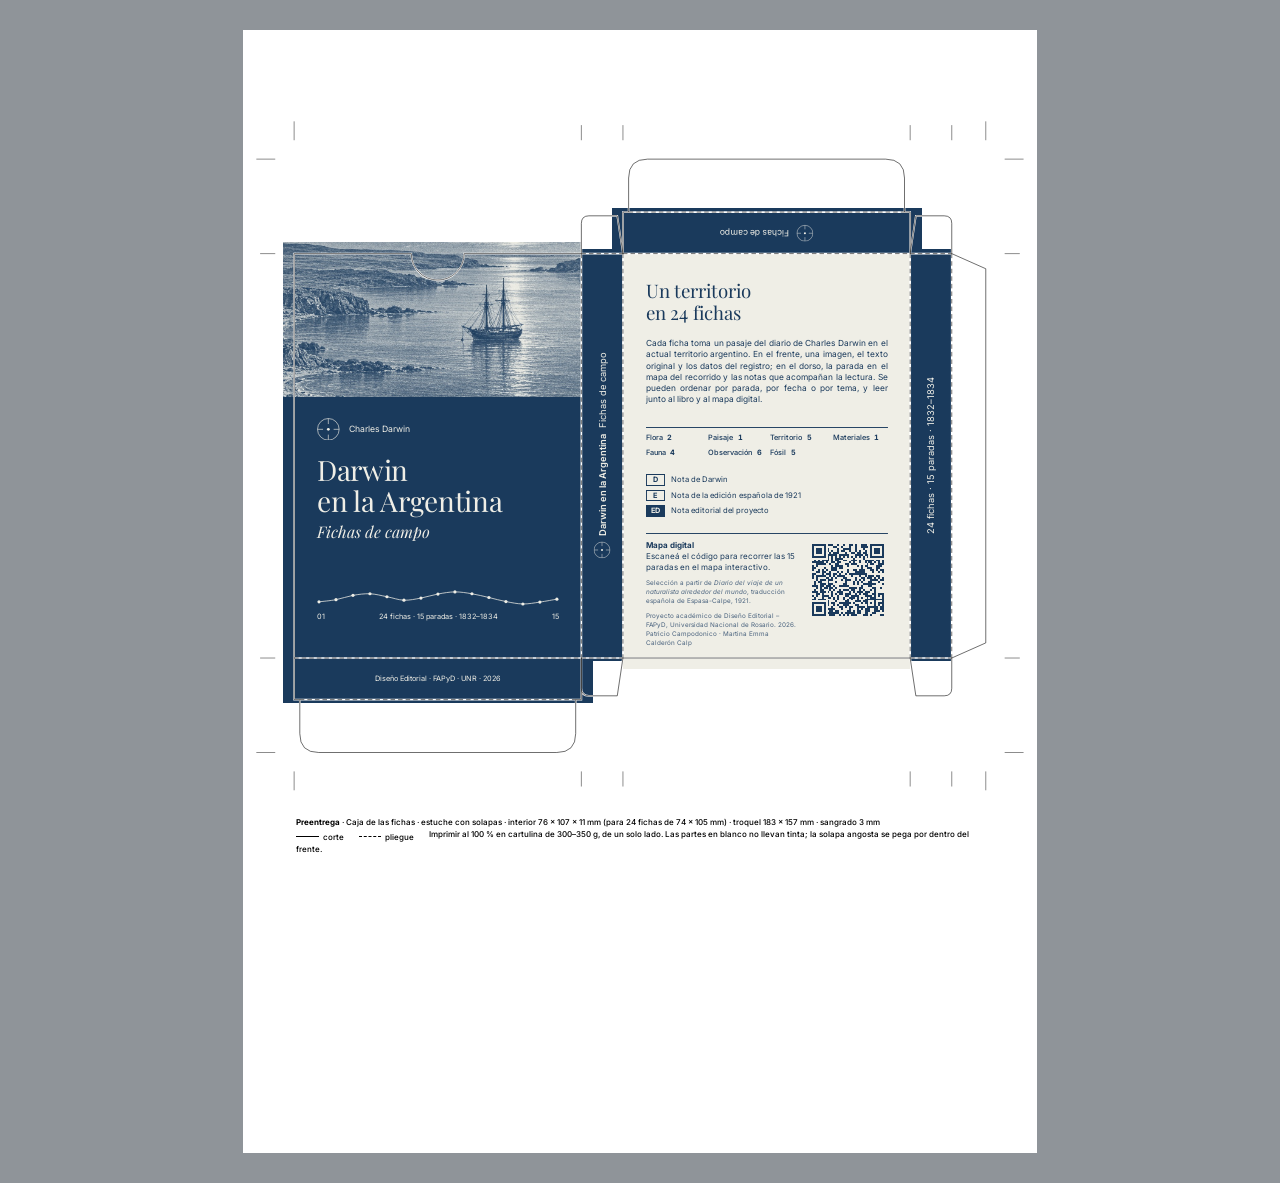
==== caja-preentrega.html @ 647cd355 "Caja: versión de preentrega con troquel en negro Co-Authored-By: Claude Opus 5.5 <noreply@anthropic." ====
<!doctype html>
<!-- GENERADO por caja.mjs — no editar a mano. -->
<html lang="es">
<head>
<meta charset="utf-8">
<meta name="viewport" content="width=800">
<title>Darwin en la Argentina — caja de las fichas</title>
<link rel="stylesheet" href="styles/fichas.css">
<style>@page { size: 210mm 297mm; margin: 0; } html, body { display: block; padding: 0; margin: 0; }
.hoja { position: relative; width: 210mm; height: 297mm; overflow: hidden; break-after: page; background: #fff; }
.troquel-arte { position: absolute; }
.arte { position: absolute; inset: 0; overflow: visible; }
.arte > div { position: absolute; box-sizing: border-box; }
.tinta--papel { background: var(--paper); }
.tinta--azul { background: var(--blue-deep); }
.tinta--imagen { background: url(assets/images/caja-san-julian.jpg) 50% 47% / cover no-repeat; }
.panel { color: var(--paper); font-family: var(--font-ui); font-kerning: normal; font-synthesis: none; }
.panel p, .panel h1, .panel h2, .panel dl, .panel dd { margin: 0; font-weight: 400; }
.panel > * { position: absolute; }

/* Frente: la tapa del libro en vertical */
.panel--frente .marca { left: 6mm; top: 43.5mm; width: 6mm; height: 6mm; }
.f-autor { left: 14.5mm; top: 44.6mm; font-size: 6.5pt; font-weight: 500; line-height: 3.75mm; }
.f-titulo { left: 6mm; right: 5mm; top: 53mm; font-family: var(--font-display); font-size: 21pt; line-height: 8.4mm; letter-spacing: -0.01em; }
.f-sub { left: 6mm; top: 71.5mm; font-family: var(--font-display); font-style: italic; font-size: 12pt; line-height: 5mm; }
.panel--frente .ruta { left: 6mm; top: 89mm; }
.f-pie { left: 6mm; right: 6mm; top: 94.6mm; display: flex; justify-content: space-between; font-size: 5.5pt; font-weight: 500; line-height: 3mm; }
.ruta { display: block; overflow: visible; }
.ruta path { fill: none; stroke: currentColor; stroke-width: 0.2; }
.ruta circle { fill: currentColor; }

/* Dorso: papel, como la contratapa */
.panel--dorso { color: var(--blue-deep); }
.d-titulo { left: 6mm; right: 6mm; top: 7mm; font-family: var(--font-display); font-size: 14pt; line-height: 6mm; letter-spacing: -0.005em; }
.d-texto { left: 6mm; right: 6mm; top: 22.5mm; font-size: 6.25pt; line-height: 2.95mm; text-align: justify; hyphens: auto; }
.d-tipos { left: 6mm; right: 6mm; top: 46mm; display: grid; grid-template-columns: repeat(4, 1fr); gap: 1.4mm 2mm; padding-top: 1.6mm;
  background: linear-gradient(var(--blue-deep), var(--blue-deep)) top / 100% var(--rule-fine) no-repeat; }
.d-tipos div { display: flex; gap: 1.2mm; font-size: 5.5pt; line-height: 2.6mm; }
.d-tipos dt { font-weight: 500; } .d-tipos dd { font-weight: 700; font-variant-numeric: tabular-nums; }
.d-notas { left: 6mm; right: 6mm; top: 58.5mm; display: grid; gap: 1.1mm; }
.d-notas p { font-size: 5.75pt; line-height: 3mm; }
.panel--dorso .notetag { box-shadow: inset 0 0 0 var(--rule-fine) var(--blue-deep); color: var(--blue-deep); margin-right: 1.6mm; min-width: 4mm; }
.panel--dorso .notetag--ed { background: var(--blue-deep); color: var(--paper); }
.d-pie { left: 6mm; right: 6mm; top: 74mm; bottom: 6mm; display: grid; grid-template-columns: 1fr 21mm; column-gap: 3mm; padding-top: 2mm;
  background: linear-gradient(var(--blue-deep), var(--blue-deep)) top / 100% var(--rule-fine) no-repeat; }
.d-pie > div { display: flex; flex-direction: column; gap: 1.6mm; }
.d-qr-rotulo { font-size: 6pt; line-height: 2.9mm; }
.d-qr-rotulo b { display: block; font-weight: 700; }
.d-creditos { font-size: 4.75pt; line-height: 2.35mm; color: var(--blue-80); }
.d-qr { width: 21mm; height: 21mm; display: block; align-self: start; }

/* Lomo y lateral: texto de abajo hacia arriba */
.lado-texto { left: 50%; top: 50%; width: 97mm; transform: translate(-50%, -50%) rotate(-90deg); display: flex; align-items: center; justify-content: center; gap: 1.6mm;
  font-size: 7pt; line-height: 4mm; white-space: nowrap; }
.lado-texto b { font-weight: 600; }
.lado-texto span { font-weight: 400; }
.lado-texto .marca { position: static; width: 4.4mm; height: 4.4mm; }

/* Tapas */
.tapa-texto { inset: 0; display: flex; align-items: center; justify-content: center; gap: 1.8mm; transform: rotate(180deg); font-size: 6.5pt; font-weight: 600; }
.tapa-texto .marca { position: static; width: 4.4mm; height: 4.4mm; }
.tapa-texto--fondo { transform: none; font-size: 5.5pt; font-weight: 500; }

/* Troquel: corte continuo, pliegue a trazos (solo en la hoja guía) */
.troquel { position: absolute; overflow: visible; }
.t-corte { fill: none; stroke: #E6007E; stroke-width: 0.2; }
.t-pliegue { fill: none; stroke: #E6007E; stroke-width: 0.2; stroke-dasharray: 1.2 0.8; }
.t-rotulo text { font: 500 1.3px Inter, Arial, sans-serif; fill: #9a9a9a; text-anchor: middle; }
.t-marcas path { fill: none; stroke: #000; stroke-width: 0.12; }
.hoja__rotulo { position: absolute; left: 14mm; right: 14mm; margin: 0; font: 500 6pt/3.2mm Inter, Arial, sans-serif; color: #000; }
.hoja__rotulo b { font-weight: 700; }
.leyenda { display: inline-flex; align-items: center; gap: 1mm; margin-right: 4mm; }
.leyenda i { display: inline-block; width: 6mm; border-top: 0.25mm solid #E6007E; }
.leyenda i.p { border-top-style: dashed; }
@media screen { body { background: #8f9499; } .hoja { margin: 8mm auto; } }
</style>
</head>
<body>
<div class="hoja"><div class="troquel-arte" style="left:13.5mm;top:34mm;width:183mm;height:157mm">
<div class="arte"><div class="tinta tinta--papel" style="left:87mm;top:25mm;width:76mm;height:110mm;"></div><div class="tinta tinta--azul" style="left:-3mm;top:22mm;width:79mm;height:110mm;"></div><div class="tinta tinta--imagen" style="left:-3mm;top:22mm;width:79mm;height:41mm;"></div><div class="tinta tinta--azul" style="left:-3mm;top:132mm;width:82mm;height:12mm;"></div><div class="tinta tinta--azul" style="left:76mm;top:24mm;width:11mm;height:109mm;"></div><div class="tinta tinta--azul" style="left:163mm;top:24mm;width:11mm;height:109mm;"></div><div class="tinta tinta--azul" style="left:84mm;top:13mm;width:82mm;height:12mm;"></div><div class="panel panel--frente" style="left:0mm;top:25mm;width:76mm;height:107mm;">
  <svg class="marca" viewBox="0 0 9 9" aria-hidden="true"><circle cx="4.5" cy="4.5" r="4.3"/><path d="M4.5 0.2V2.4M4.5 6.6V8.8M0.2 4.5H2.4M6.6 4.5H8.8"/><circle class="marca__punto" cx="4.5" cy="4.5" r="0.55"/></svg>
  <p class="f-autor">Charles Darwin</p>
  <h1 class="f-titulo">Darwin<br>en la Argentina</h1>
  <p class="f-sub">Fichas de campo</p>
  <svg class="ruta" viewBox="0 0 64 4.2" style="width:64mm;height:4.2mm" aria-hidden="true"><path d="M0.50 3.13C1.25 3.04 3.50 2.85 5.00 2.56C6.50 2.28 8.00 1.69 9.50 1.42C11.00 1.16 12.50 0.94 14.00 1.00C15.50 1.06 17.00 1.50 18.50 1.78C20.00 2.06 21.50 2.65 23.00 2.70C24.50 2.76 26.00 2.41 27.50 2.14C29.00 1.86 30.50 1.34 32.00 1.07C33.50 0.80 35.00 0.51 36.50 0.50C38.00 0.49 39.50 0.75 41.00 1.00C42.50 1.25 44.00 1.65 45.50 1.99C47.00 2.34 48.50 2.78 50.00 3.06C51.50 3.34 53.00 3.68 54.50 3.70C56.00 3.72 57.50 3.42 59.00 3.20C60.50 2.99 62.75 2.55 63.50 2.42"/><circle cx="0.50" cy="3.13" r="0.42"/><circle cx="5.00" cy="2.56" r="0.42"/><circle cx="9.50" cy="1.42" r="0.42"/><circle cx="14.00" cy="1.00" r="0.42"/><circle cx="18.50" cy="1.78" r="0.42"/><circle cx="23.00" cy="2.70" r="0.42"/><circle cx="27.50" cy="2.14" r="0.42"/><circle cx="32.00" cy="1.07" r="0.42"/><circle cx="36.50" cy="0.50" r="0.42"/><circle cx="41.00" cy="1.00" r="0.42"/><circle cx="45.50" cy="1.99" r="0.42"/><circle cx="50.00" cy="3.06" r="0.42"/><circle cx="54.50" cy="3.70" r="0.42"/><circle cx="59.00" cy="3.20" r="0.42"/><circle cx="63.50" cy="2.42" r="0.42"/></svg>
  <p class="f-pie"><span>01</span><span>24 fichas · 15 paradas · 1832–1834</span><span>15</span></p></div><div class="panel panel--lado" style="left:76mm;top:25mm;width:11mm;height:107mm;"><p class="lado-texto"><svg class="marca" viewBox="0 0 9 9" aria-hidden="true"><circle cx="4.5" cy="4.5" r="4.3"/><path d="M4.5 0.2V2.4M4.5 6.6V8.8M0.2 4.5H2.4M6.6 4.5H8.8"/><circle class="marca__punto" cx="4.5" cy="4.5" r="0.55"/></svg><b>Darwin en la Argentina</b><span>Fichas de campo</span></p></div><div class="panel panel--dorso" style="left:87mm;top:25mm;width:76mm;height:107mm;">
  <h2 class="d-titulo">Un territorio<br>en 24 fichas</h2>
  <p class="d-texto">Cada ficha toma un pasaje del diario de Charles Darwin en el actual territorio argentino. En el frente, una imagen, el texto original y los datos del registro; en el dorso, la parada en el mapa del recorrido y las notas que acompañan la lectura. Se pueden ordenar por parada, por fecha o por tema, y leer junto al libro y al mapa digital.</p>
  <dl class="d-tipos"><div><dt>Flora</dt><dd>2</dd></div><div><dt>Paisaje</dt><dd>1</dd></div><div><dt>Territorio</dt><dd>5</dd></div><div><dt>Materiales</dt><dd>1</dd></div><div><dt>Fauna</dt><dd>4</dd></div><div><dt>Observación</dt><dd>6</dd></div><div><dt>Fósil</dt><dd>5</dd></div></dl>
  <div class="d-notas">
    <p><span class="notetag">D</span>Nota de Darwin</p>
    <p><span class="notetag">E</span>Nota de la edición española de 1921</p>
    <p><span class="notetag notetag--ed">ED</span>Nota editorial del proyecto</p>
  </div>
  <div class="d-pie">
    <div>
      <p class="d-qr-rotulo"><b>Mapa digital</b>Escaneá el código para recorrer las 15 paradas en el mapa interactivo.</p>
      <p class="d-creditos">Selección a partir de <i>Diario del viaje de un naturalista alrededor del mundo</i>, traducción española de Espasa-Calpe, 1921.</p>
      <p class="d-creditos">Proyecto académico de Diseño Editorial – FAPyD, Universidad Nacional de Rosario. 2026. Patricio Campodonico · Martina Emma Calderón Calp</p>
    </div>
    <img class="d-qr" src="assets/images/qr-mapa-digital.svg" alt="Código QR: enlace al mapa digital">
  </div></div><div class="panel panel--lado" style="left:163mm;top:25mm;width:11mm;height:107mm;"><p class="lado-texto"><span>24 fichas · 15 paradas · 1832–1834</span></p></div><div class="panel panel--tapa" style="left:87mm;top:14mm;width:76mm;height:11mm;"><p class="tapa-texto"><svg class="marca" viewBox="0 0 9 9" aria-hidden="true"><circle cx="4.5" cy="4.5" r="4.3"/><path d="M4.5 0.2V2.4M4.5 6.6V8.8M0.2 4.5H2.4M6.6 4.5H8.8"/><circle class="marca__punto" cx="4.5" cy="4.5" r="0.55"/></svg><span>Fichas de campo</span></p></div><div class="panel panel--tapa" style="left:0mm;top:132mm;width:76mm;height:11mm;"><p class="tapa-texto tapa-texto--fondo"><span>Diseño Editorial · FAPyD · UNR · 2026</span></p></div></div>
<svg class="troquel troquel--guia" viewBox="-13 -13 209 183" style="left:-13mm;top:-13mm;width:209mm;height:183mm" aria-hidden="true">
<path fill="none" stroke="#fff" stroke-width="0.45" d="M0 25H31A7 7 0 0 0 45 25H76V17Q76 15 78 15H85.5L87 25V14H88.5V5Q88.5 0 93.5 0H156.5Q161.5 0 161.5 5V14H163V25L164.5 15H172Q174 15 174 17V25L183 29V128L174 132V140Q174 142 172 142H164.5L163 132H87L85.5 142H78Q76 142 76 140V132V143H74.5V152Q74.5 157 69.5 157H6.5Q1.5 157 1.5 152V143H0ZM76 25V132M87 25V132M163 25V132M174 25V132M87 25H163M88.5 14H161.5M76 25H87M163 25H174M0 132H76M1.5 143H74.5M76 132H87M163 132H174"/><path fill="none" stroke="#000" stroke-width="0.15" d="M0 25H31A7 7 0 0 0 45 25H76V17Q76 15 78 15H85.5L87 25V14H88.5V5Q88.5 0 93.5 0H156.5Q161.5 0 161.5 5V14H163V25L164.5 15H172Q174 15 174 17V25L183 29V128L174 132V140Q174 142 172 142H164.5L163 132H87L85.5 142H78Q76 142 76 140V132V143H74.5V152Q74.5 157 69.5 157H6.5Q1.5 157 1.5 152V143H0Z"/><path fill="none" stroke="#000" stroke-width="0.15" stroke-dasharray="1.2 0.8" d="M76 25V132M87 25V132M163 25V132M174 25V132M87 25H163M88.5 14H161.5M76 25H87M163 25H174M0 132H76M1.5 143H74.5M76 132H87M163 132H174"/>

<g class="t-marcas"><path fill="none" stroke="#000" stroke-width="0.12" d="M0 -5V-10M-5 0H-10M0 162V167M-5 157H-10M183 -5V-10M188 0H193M183 162V167M188 157H193M76 -5V-9M76 162V166M87 -5V-9M87 162V166M163 -5V-9M163 162V166M174 -5V-9M174 162V166M-5 25H-9M188 25H192M-5 132H-9M188 132H192"/></g>
</svg>
</div><p class="hoja__rotulo" style="top:208mm"><b>Preentrega</b> · Caja de las fichas · estuche con solapas · interior 76 × 107 × 11 mm (para 24 fichas de 74 × 105 mm) · troquel 183 × 157 mm · sangrado 3 mm<br><span class="leyenda"><i style="border-color:#000"></i>corte</span><span class="leyenda"><i class="p" style="border-color:#000"></i>pliegue</span>Imprimir al 100 % en cartulina de 300–350 g, de un solo lado. Las partes en blanco no llevan tinta; la solapa angosta se pega por dentro del frente.</p></div>
</body>
</html>
---- styles/fichas.css ----
/* Fichas de campo · A7 vertical, 74 × 105 mm, sangrado 3 mm.
   Mismo sistema que el libro (LIBRO/book/styles/tokens.css): dos tintas, tres familias, línea de base.
   La línea de base es de 3,75 mm: 28 líneas exactas en los 105 mm, como las 28 del libro. */
@font-face { font-family: 'Playfair Display'; font-style: normal; font-weight: 400 900; src: url('../assets/fonts/PlayfairDisplay.ttf') format('truetype'); }
@font-face { font-family: 'Playfair Display'; font-style: italic; font-weight: 400 900; src: url('../assets/fonts/PlayfairDisplay-Italic.ttf') format('truetype'); }
@font-face { font-family: 'Lora'; font-style: normal; font-weight: 400 700; src: url('../assets/fonts/Lora.ttf') format('truetype'); }
@font-face { font-family: 'Lora'; font-style: italic; font-weight: 400 700; src: url('../assets/fonts/Lora-Italic.ttf') format('truetype'); }
@font-face { font-family: 'Inter'; font-style: normal; font-weight: 100 900; src: url('../assets/fonts/Inter.ttf') format('truetype'); }
@font-face { font-family: 'Inter'; font-style: italic; font-weight: 100 900; src: url('../assets/fonts/Inter-Italic.ttf') format('truetype'); }

:root {
  --w: 74mm; --h: 105mm; --bleed: 3mm;
  --margin: 5mm;
  --baseline: 3.75mm;
  --blue-deep: #1A3A5C; --blue-80: #48617D; --blue-60: #76899D; --blue-40: #A3B0BE; --blue-20: #D1D8DE;
  --paper: #EFEEE6;
  --font-display: 'Playfair Display', Georgia, serif;
  --font-reading: 'Lora', Georgia, serif;
  --font-ui: 'Inter', Arial, sans-serif;
  --rule-fine: 0.25mm;
}

/* ── La cara: 80 × 111 mm con el sangrado; la caja de corte queda 3 mm adentro ── */
.cara {
  position: relative; flex: none; box-sizing: border-box;
  width: calc(var(--w) + 2 * var(--bleed)); height: calc(var(--h) + 2 * var(--bleed));
  padding: var(--bleed);
  background: var(--paper); color: var(--blue-deep);
  font-family: var(--font-ui); font-kerning: normal; font-synthesis: none; text-rendering: geometricPrecision;
}
.cara--reverso { background: var(--blue-deep); color: var(--paper); }
.cara p, .cara h1, .cara h2 { margin: 0; font-weight: 400; }
.caja {
  width: var(--w); height: var(--h); box-sizing: border-box; padding: 0 var(--margin);
  display: grid; grid-template-columns: 1fr; grid-template-rows: repeat(28, var(--baseline));
}

/* ── Componentes del libro ── */
.cut { color: var(--blue-60); }
.nowrap { white-space: nowrap; }
.notetag {
  display: inline-block; min-width: 3mm; margin-right: 1mm; padding: 0 0.6mm;
  font-family: var(--font-ui); font-size: 5.5pt; font-weight: 700; line-height: 3mm; text-align: center;
  box-shadow: inset 0 0 0 var(--rule-fine) var(--paper); color: var(--paper);
}
.notetag--ed { background: var(--paper); color: var(--blue-deep); }
.minitile { width: var(--baseline); height: var(--baseline); background: var(--blue-deep); flex: none; display: block; }
.tile__fill { fill: var(--paper); } .tile__line { fill: none; stroke: var(--paper); stroke-width: 0.9; } .tile__cut { fill: none; stroke: var(--blue-deep); stroke-width: 0.7; }
.marca { fill: none; stroke: currentColor; stroke-width: 0.25; display: block; }
.marca .marca__punto { fill: currentColor; stroke: none; }

/* ══ ANVERSO ══ franja de imagen (11 líneas) · texto de Darwin (13) · metadata (4) */
.a-imagen {
  position: absolute; left: 0; right: 0; top: 0; height: calc(var(--bleed) + var(--baseline) * 11);
  background: center / cover no-repeat;
}
/* Lámina: el dibujo entero sobre papel, apoyado en un filete */
.a-imagen--lamina { box-sizing: border-box; padding: calc(var(--bleed) + 3.6mm) calc(var(--bleed) + var(--margin)) 2.4mm; background-origin: content-box; background-size: contain; background-position: center bottom; }
.a-imagen--lamina::after {
  content: ''; position: absolute; left: calc(var(--bleed) + var(--margin)); right: calc(var(--bleed) + var(--margin)); bottom: 0;
  border-bottom: var(--rule-fine) solid var(--blue-deep);
}
.a-kicker {
  grid-row: 13; display: flex; align-items: center; gap: 1.6mm;
  font-size: 6pt; font-weight: 600; line-height: var(--baseline);
}
.a-kicker span:last-child { margin-left: auto; font-weight: 500; font-variant-numeric: tabular-nums; }
.a-kicker b { font-weight: 700; }
.a-titulo { grid-row: 14 / 16; font-family: var(--font-display); font-size: 17pt; line-height: calc(var(--baseline) * 2); letter-spacing: -0.005em; padding-top: 0.5mm; white-space: nowrap; }
.a-titulo--cursiva { font-style: italic; }
.a-darwin {
  grid-row: 17 / 25;
  font-family: var(--font-reading); font-size: 8pt; line-height: var(--baseline);
  text-align: justify; text-align-last: left; hyphens: manual;
}
.a-meta {
  grid-row: 25 / 29; display: grid; grid-template-columns: 20.5mm 1fr 14mm; column-gap: 2mm; align-content: start;
  margin-top: calc(var(--baseline) * 0.5); padding-top: 1.2mm;
  background: linear-gradient(var(--blue-deep), var(--blue-deep)) top / 100% var(--rule-fine) no-repeat;
}
.a-meta dt, .r-dato dt { font-size: 5pt; font-weight: 500; line-height: 2.5mm; color: var(--blue-60); }
.a-meta dd, .r-dato dd { margin: 0; font-size: 6pt; font-weight: 500; line-height: 2.75mm; }
.a-meta dd b { font-weight: 700; }
dl { margin: 0; }

/* ══ REVERSO ══ azul pleno: encabezado · mapa y parada · nota editorial · puente con el libro y la web */
.r-cabeza { grid-row: 2 / 4; display: flex; align-items: center; gap: 2mm; }
.r-cabeza .marca { width: 6mm; height: 6mm; }
.r-cabeza h2 { font-family: var(--font-display); font-size: 9.5pt; line-height: var(--baseline); }
.r-cabeza p { font-size: 6pt; font-weight: 500; line-height: var(--baseline); }
.r-cabeza .r-num { margin-left: auto; align-self: flex-start; font-size: 6pt; font-weight: 500; line-height: var(--baseline); font-variant-numeric: tabular-nums; }
.r-cabeza .r-num b { font-weight: 700; }
.r-filete { grid-row: 4; align-self: center; border-top: var(--rule-fine) solid var(--paper); }

.r-cuerpo { grid-row: 5 / 17; padding-top: var(--baseline);  /* un renglón de aire bajo el filete */ display: grid; grid-template-columns: 20.8mm 1fr; column-gap: 4mm; }
.r-mapa { width: 20.8mm; height: 39mm; display: block; }
.m-tierra { fill: var(--paper); fill-opacity: 0.2; }
.m-otro { fill: var(--paper); fill-opacity: 0.07; }
.m-costa { fill: none; stroke: var(--paper); stroke-opacity: 0.55; stroke-width: 0.12; stroke-linejoin: round; }
.m-ruta { fill: none; stroke: var(--paper); stroke-width: 0.28; stroke-linecap: round; stroke-linejoin: round; }
.m-ruta--agua { stroke-dasharray: 0.7 0.7; }
.m-parada { fill: var(--paper); }
.m-aqui { fill: var(--paper); stroke: var(--blue-deep); stroke-width: 0.3; }
.m-anillo { fill: none; stroke: var(--paper); stroke-width: 0.25; }
.m-rotulo { font-family: var(--font-ui); font-size: 2.6px; font-weight: 700; fill: var(--paper); }

.r-parada { display: flex; flex-direction: column; }
.r-parada .r-rotulo { font-size: 5pt; font-weight: 500; line-height: var(--baseline); color: var(--blue-40); }
.r-parada .r-numero { font-family: var(--font-ui); font-size: 20pt; font-weight: 700; line-height: calc(var(--baseline) * 2); letter-spacing: -0.02em; }
.r-parada h1 { font-family: var(--font-ui); font-size: 8.5pt; font-weight: 600; letter-spacing: -0.01em;  /* Inter: la Playfair chica pierde los trazos finos al imprimir */ line-height: calc(var(--baseline) * 1.2); margin: calc(var(--baseline) * 0.2) 0 calc(var(--baseline) * 0.7); }
.r-dato { display: grid; row-gap: calc(var(--baseline) * 0.5); }
.r-dato dt { color: var(--blue-40); }

.r-notas { grid-row: 17 / 25; display: flex; flex-direction: column; justify-content: center;  /* centradas entre el mapa y el pie */ gap: calc(var(--baseline) * 0.5); }
.r-notas p { font-size: 6.25pt; line-height: 2.8125mm; padding-left: 5.2mm; text-indent: -5.2mm; }
.r-notas .notetag { text-indent: 0; }

.r-pie {
  grid-row: 25 / 29; align-self: start;  /* misma altura que los datos del frente */
  margin-top: calc(var(--baseline) * 0.5); padding-top: 1.2mm;
  background: linear-gradient(var(--paper), var(--paper)) top / 100% var(--rule-fine) no-repeat;
}
.r-pie .r-dato { grid-template-columns: 20.5mm 1fr; column-gap: 2mm; }  /* sin QR (va en la caja contenedora): los dos datos lado a lado, al pie */

/* ── Recorte al tamaño final (pantalla y PDF de pantalla) ── */
html, body { margin: 0; padding: 0; }
.recorte { width: var(--w); height: var(--h); overflow: hidden; }
.recorte > .cara { margin: calc(-1 * var(--bleed)); }
* { -webkit-print-color-adjust: exact; print-color-adjust: exact; }

/* ── Pantalla: anverso y reverso lado a lado ── */
@media screen {
  /* Cada ficha se ve de a dos (frente y dorso, casi pegados); entre una ficha y la siguiente hay más aire */
  body { background: #8f9499; padding: 10mm 8mm 16mm; display: flex; flex-flow: row wrap; justify-content: center; align-items: flex-start; gap: 16mm 18mm; }
  .par { display: flex; gap: 3mm; }
  .titulo-sitio { flex: 0 0 100%; margin: 0 0 -4mm; text-align: center; color: var(--paper); font: 500 8pt var(--font-ui); }
  .titulo-sitio b { display: block; font: 400 20pt var(--font-display); margin-bottom: 1.5mm; }
  body.single .titulo-sitio, body.hoja .titulo-sitio { display: none; }
  body.single .par { gap: 8mm; }
  .recorte { box-shadow: 0 1.5mm 6mm rgba(0, 0, 0, .28); }
  body.hoja { padding: 8mm; display: grid; grid-template-columns: repeat(3, auto); gap: 6mm; justify-content: start; }
  .desborda { outline: 0.6mm solid #e23; }
  body.single { padding: 8mm; }
  body.single .par:not(.is-target) { display: none; }
  body.guias .caja { background-image: repeating-linear-gradient(to bottom, transparent 0, transparent calc(var(--baseline) - 0.1mm), rgba(230, 60, 60, .45) calc(var(--baseline) - 0.1mm), rgba(230, 60, 60, .45) var(--baseline)); }
}
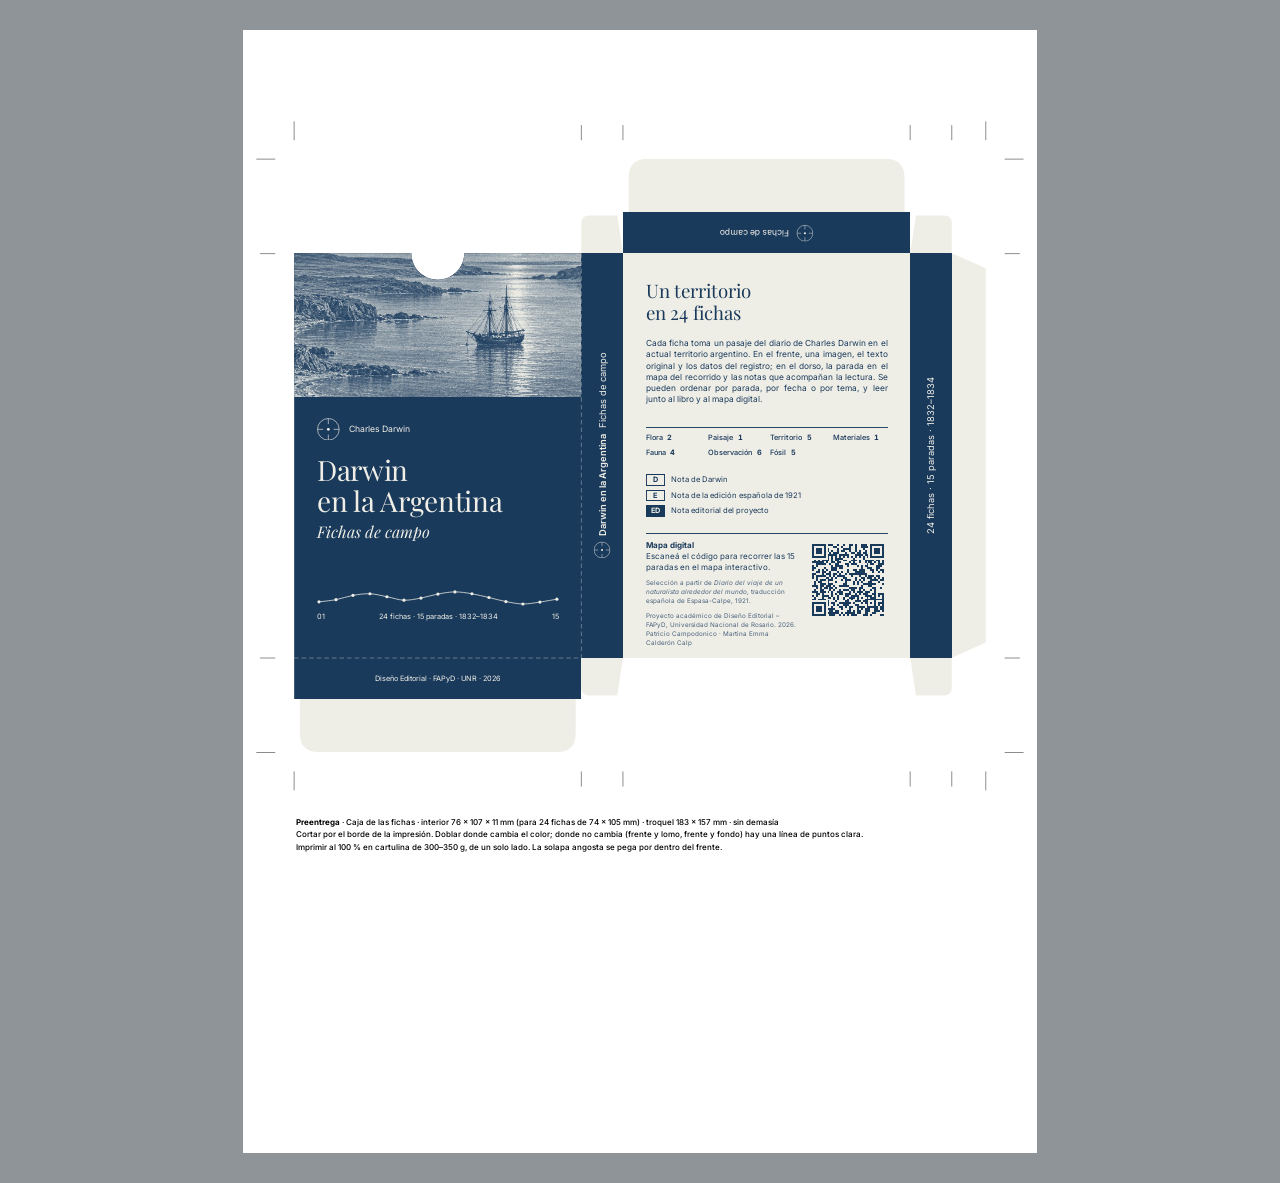
==== commit 8cf47690: "Caja: preentrega a sangre exacta, sin demasía Co-Authored-By: Claude Opus 5.5 <noreply@anthropic.com" ====
--- a/caja-preentrega.html
+++ b/caja-preentrega.html
@@ -77,7 +77,7 @@
 </head>
 <body>
 <div class="hoja"><div class="troquel-arte" style="left:13.5mm;top:34mm;width:183mm;height:157mm">
-<div class="arte"><div class="tinta tinta--papel" style="left:87mm;top:25mm;width:76mm;height:110mm;"></div><div class="tinta tinta--azul" style="left:-3mm;top:22mm;width:79mm;height:110mm;"></div><div class="tinta tinta--imagen" style="left:-3mm;top:22mm;width:79mm;height:41mm;"></div><div class="tinta tinta--azul" style="left:-3mm;top:132mm;width:82mm;height:12mm;"></div><div class="tinta tinta--azul" style="left:76mm;top:24mm;width:11mm;height:109mm;"></div><div class="tinta tinta--azul" style="left:163mm;top:24mm;width:11mm;height:109mm;"></div><div class="tinta tinta--azul" style="left:84mm;top:13mm;width:82mm;height:12mm;"></div><div class="panel panel--frente" style="left:0mm;top:25mm;width:76mm;height:107mm;">
+<div class="arte" style="clip-path:path('M0.00 94.49H117.17C117.17 109.10 129.01 120.94 143.62 120.94C158.23 120.94 170.08 109.10 170.08 94.49H287.24V64.25Q287.24 56.69 294.80 56.69H323.15L328.82 94.49V52.91H334.49V18.90Q334.49 0.00 353.39 0.00H591.50Q610.39 0.00 610.39 18.90V52.91H616.06V94.49L621.73 56.69H650.08Q657.64 56.69 657.64 64.25V94.49L691.65 109.61V483.78L657.64 498.90V529.13Q657.64 536.69 650.08 536.69H621.73L616.06 498.90H328.82L323.15 536.69H294.80Q287.24 536.69 287.24 529.13V498.90V540.47H281.57V574.49Q281.57 593.39 262.68 593.39H24.57Q5.67 593.39 5.67 574.49V540.47H0.00Z')"><div class="tinta tinta--papel" style="left:0mm;top:0mm;width:183mm;height:157mm;"></div><div class="tinta tinta--papel" style="left:87mm;top:25mm;width:76mm;height:107mm;"></div><div class="tinta tinta--azul" style="left:0mm;top:25mm;width:76mm;height:107mm;"></div><div class="tinta tinta--imagen" style="left:0mm;top:25mm;width:76mm;height:38mm;"></div><div class="tinta tinta--azul" style="left:0mm;top:132mm;width:76mm;height:11mm;"></div><div class="tinta tinta--azul" style="left:76mm;top:25mm;width:11mm;height:107mm;"></div><div class="tinta tinta--azul" style="left:163mm;top:25mm;width:11mm;height:107mm;"></div><div class="tinta tinta--azul" style="left:87mm;top:14mm;width:76mm;height:11mm;"></div><div class="panel panel--frente" style="left:0mm;top:25mm;width:76mm;height:107mm;">
   <svg class="marca" viewBox="0 0 9 9" aria-hidden="true"><circle cx="4.5" cy="4.5" r="4.3"/><path d="M4.5 0.2V2.4M4.5 6.6V8.8M0.2 4.5H2.4M6.6 4.5H8.8"/><circle class="marca__punto" cx="4.5" cy="4.5" r="0.55"/></svg>
   <p class="f-autor">Charles Darwin</p>
   <h1 class="f-titulo">Darwin<br>en la Argentina</h1>
@@ -101,10 +101,11 @@
     <img class="d-qr" src="assets/images/qr-mapa-digital.svg" alt="Código QR: enlace al mapa digital">
   </div></div><div class="panel panel--lado" style="left:163mm;top:25mm;width:11mm;height:107mm;"><p class="lado-texto"><span>24 fichas · 15 paradas · 1832–1834</span></p></div><div class="panel panel--tapa" style="left:87mm;top:14mm;width:76mm;height:11mm;"><p class="tapa-texto"><svg class="marca" viewBox="0 0 9 9" aria-hidden="true"><circle cx="4.5" cy="4.5" r="4.3"/><path d="M4.5 0.2V2.4M4.5 6.6V8.8M0.2 4.5H2.4M6.6 4.5H8.8"/><circle class="marca__punto" cx="4.5" cy="4.5" r="0.55"/></svg><span>Fichas de campo</span></p></div><div class="panel panel--tapa" style="left:0mm;top:132mm;width:76mm;height:11mm;"><p class="tapa-texto tapa-texto--fondo"><span>Diseño Editorial · FAPyD · UNR · 2026</span></p></div></div>
 <svg class="troquel troquel--guia" viewBox="-13 -13 209 183" style="left:-13mm;top:-13mm;width:209mm;height:183mm" aria-hidden="true">
-<path fill="none" stroke="#fff" stroke-width="0.45" d="M0 25H31A7 7 0 0 0 45 25H76V17Q76 15 78 15H85.5L87 25V14H88.5V5Q88.5 0 93.5 0H156.5Q161.5 0 161.5 5V14H163V25L164.5 15H172Q174 15 174 17V25L183 29V128L174 132V140Q174 142 172 142H164.5L163 132H87L85.5 142H78Q76 142 76 140V132V143H74.5V152Q74.5 157 69.5 157H6.5Q1.5 157 1.5 152V143H0ZM76 25V132M87 25V132M163 25V132M174 25V132M87 25H163M88.5 14H161.5M76 25H87M163 25H174M0 132H76M1.5 143H74.5M76 132H87M163 132H174"/><path fill="none" stroke="#000" stroke-width="0.15" d="M0 25H31A7 7 0 0 0 45 25H76V17Q76 15 78 15H85.5L87 25V14H88.5V5Q88.5 0 93.5 0H156.5Q161.5 0 161.5 5V14H163V25L164.5 15H172Q174 15 174 17V25L183 29V128L174 132V140Q174 142 172 142H164.5L163 132H87L85.5 142H78Q76 142 76 140V132V143H74.5V152Q74.5 157 69.5 157H6.5Q1.5 157 1.5 152V143H0Z"/><path fill="none" stroke="#000" stroke-width="0.15" stroke-dasharray="1.2 0.8" d="M76 25V132M87 25V132M163 25V132M174 25V132M87 25H163M88.5 14H161.5M76 25H87M163 25H174M0 132H76M1.5 143H74.5M76 132H87M163 132H174"/>
+<path fill="none" stroke="#EFEEE6" stroke-opacity="0.6" stroke-width="0.15" stroke-dasharray="1.2 0.8" d="M76 25V132M0 132H76"/>
+
 
 <g class="t-marcas"><path fill="none" stroke="#000" stroke-width="0.12" d="M0 -5V-10M-5 0H-10M0 162V167M-5 157H-10M183 -5V-10M188 0H193M183 162V167M188 157H193M76 -5V-9M76 162V166M87 -5V-9M87 162V166M163 -5V-9M163 162V166M174 -5V-9M174 162V166M-5 25H-9M188 25H192M-5 132H-9M188 132H192"/></g>
 </svg>
-</div><p class="hoja__rotulo" style="top:208mm"><b>Preentrega</b> · Caja de las fichas · estuche con solapas · interior 76 × 107 × 11 mm (para 24 fichas de 74 × 105 mm) · troquel 183 × 157 mm · sangrado 3 mm<br><span class="leyenda"><i style="border-color:#000"></i>corte</span><span class="leyenda"><i class="p" style="border-color:#000"></i>pliegue</span>Imprimir al 100 % en cartulina de 300–350 g, de un solo lado. Las partes en blanco no llevan tinta; la solapa angosta se pega por dentro del frente.</p></div>
+</div><p class="hoja__rotulo" style="top:208mm"><b>Preentrega</b> · Caja de las fichas · interior 76 × 107 × 11 mm (para 24 fichas de 74 × 105 mm) · troquel 183 × 157 mm · sin demasía<br>Cortar por el borde de la impresión. Doblar donde cambia el color; donde no cambia (frente y lomo, frente y fondo) hay una línea de puntos clara.<br>Imprimir al 100 % en cartulina de 300–350 g, de un solo lado. La solapa angosta se pega por dentro del frente.</p></div>
 </body>
 </html>
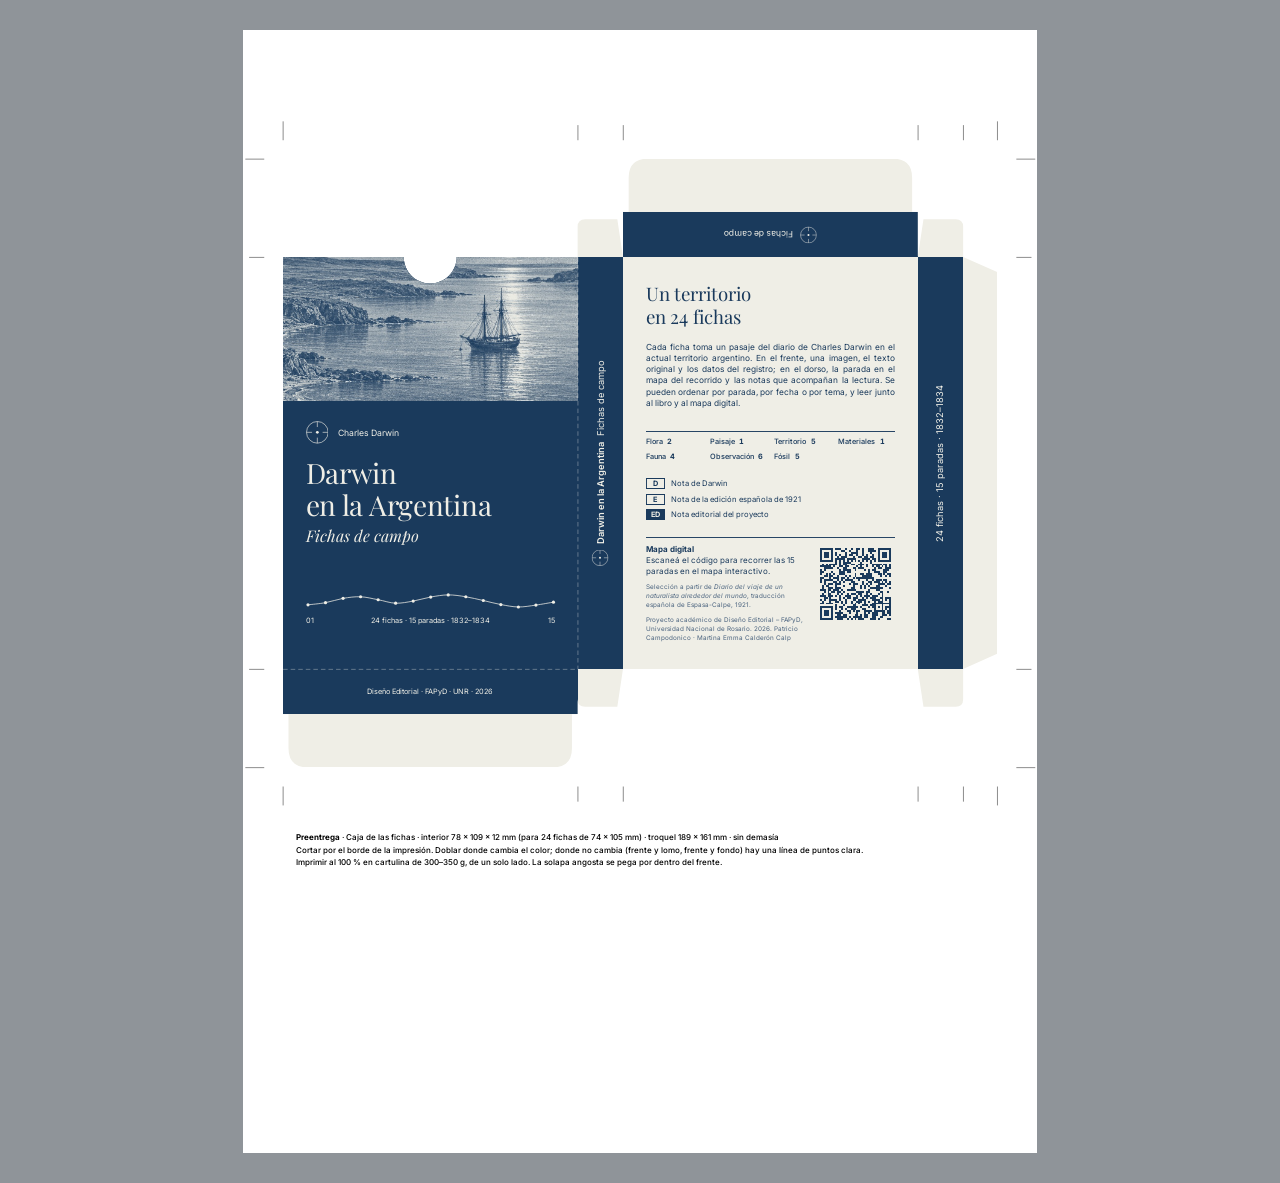
==== commit 493acb8a: "caja: html regenerado con las medidas nuevas Co-Authored-By: Claude Opus 5.5 <noreply@anthropic.com>" ====
--- a/caja-preentrega.html
+++ b/caja-preentrega.html
@@ -50,7 +50,7 @@
 .d-qr { width: 21mm; height: 21mm; display: block; align-self: start; }
 
 /* Lomo y lateral: texto de abajo hacia arriba */
-.lado-texto { left: 50%; top: 50%; width: 97mm; transform: translate(-50%, -50%) rotate(-90deg); display: flex; align-items: center; justify-content: center; gap: 1.6mm;
+.lado-texto { left: 50%; top: 50%; width: 99mm; transform: translate(-50%, -50%) rotate(-90deg); display: flex; align-items: center; justify-content: center; gap: 1.6mm;
   font-size: 7pt; line-height: 4mm; white-space: nowrap; }
 .lado-texto b { font-weight: 600; }
 .lado-texto span { font-weight: 400; }
@@ -76,14 +76,14 @@
 </style>
 </head>
 <body>
-<div class="hoja"><div class="troquel-arte" style="left:13.5mm;top:34mm;width:183mm;height:157mm">
-<div class="arte" style="clip-path:path('M0.00 94.49H117.17C117.17 109.10 129.01 120.94 143.62 120.94C158.23 120.94 170.08 109.10 170.08 94.49H287.24V64.25Q287.24 56.69 294.80 56.69H323.15L328.82 94.49V52.91H334.49V18.90Q334.49 0.00 353.39 0.00H591.50Q610.39 0.00 610.39 18.90V52.91H616.06V94.49L621.73 56.69H650.08Q657.64 56.69 657.64 64.25V94.49L691.65 109.61V483.78L657.64 498.90V529.13Q657.64 536.69 650.08 536.69H621.73L616.06 498.90H328.82L323.15 536.69H294.80Q287.24 536.69 287.24 529.13V498.90V540.47H281.57V574.49Q281.57 593.39 262.68 593.39H24.57Q5.67 593.39 5.67 574.49V540.47H0.00Z')"><div class="tinta tinta--papel" style="left:0mm;top:0mm;width:183mm;height:157mm;"></div><div class="tinta tinta--papel" style="left:87mm;top:25mm;width:76mm;height:107mm;"></div><div class="tinta tinta--azul" style="left:0mm;top:25mm;width:76mm;height:107mm;"></div><div class="tinta tinta--imagen" style="left:0mm;top:25mm;width:76mm;height:38mm;"></div><div class="tinta tinta--azul" style="left:0mm;top:132mm;width:76mm;height:11mm;"></div><div class="tinta tinta--azul" style="left:76mm;top:25mm;width:11mm;height:107mm;"></div><div class="tinta tinta--azul" style="left:163mm;top:25mm;width:11mm;height:107mm;"></div><div class="tinta tinta--azul" style="left:87mm;top:14mm;width:76mm;height:11mm;"></div><div class="panel panel--frente" style="left:0mm;top:25mm;width:76mm;height:107mm;">
+<div class="hoja"><div class="troquel-arte" style="left:10.5mm;top:34mm;width:189mm;height:161mm">
+<div class="arte" style="clip-path:path('M0.00 98.27H120.94C120.94 112.88 132.79 124.72 147.40 124.72C162.01 124.72 173.86 112.88 173.86 98.27H294.80V68.03Q294.80 60.47 302.36 60.47H334.49L340.16 98.27V52.91H345.83V18.90Q345.83 0.00 364.72 0.00H610.39Q629.29 0.00 629.29 18.90V52.91H634.96V98.27L640.63 60.47H672.76Q680.31 60.47 680.31 68.03V98.27L714.33 113.39V495.12L680.31 510.24V540.47Q680.31 548.03 672.76 548.03H640.63L634.96 510.24H340.16L334.49 548.03H302.36Q294.80 548.03 294.80 540.47V510.24V555.59H289.13V589.61Q289.13 608.50 270.24 608.50H24.57Q5.67 608.50 5.67 589.61V555.59H0.00Z')"><div class="tinta tinta--papel" style="left:0mm;top:0mm;width:189mm;height:161mm;"></div><div class="tinta tinta--papel" style="left:90mm;top:26mm;width:78mm;height:109mm;"></div><div class="tinta tinta--azul" style="left:0mm;top:26mm;width:78mm;height:109mm;"></div><div class="tinta tinta--imagen" style="left:0mm;top:26mm;width:78mm;height:38mm;"></div><div class="tinta tinta--azul" style="left:0mm;top:135mm;width:78mm;height:12mm;"></div><div class="tinta tinta--azul" style="left:78mm;top:26mm;width:12mm;height:109mm;"></div><div class="tinta tinta--azul" style="left:168mm;top:26mm;width:12mm;height:109mm;"></div><div class="tinta tinta--azul" style="left:90mm;top:14mm;width:78mm;height:12mm;"></div><div class="panel panel--frente" style="left:0mm;top:26mm;width:78mm;height:109mm;">
   <svg class="marca" viewBox="0 0 9 9" aria-hidden="true"><circle cx="4.5" cy="4.5" r="4.3"/><path d="M4.5 0.2V2.4M4.5 6.6V8.8M0.2 4.5H2.4M6.6 4.5H8.8"/><circle class="marca__punto" cx="4.5" cy="4.5" r="0.55"/></svg>
   <p class="f-autor">Charles Darwin</p>
   <h1 class="f-titulo">Darwin<br>en la Argentina</h1>
   <p class="f-sub">Fichas de campo</p>
-  <svg class="ruta" viewBox="0 0 64 4.2" style="width:64mm;height:4.2mm" aria-hidden="true"><path d="M0.50 3.13C1.25 3.04 3.50 2.85 5.00 2.56C6.50 2.28 8.00 1.69 9.50 1.42C11.00 1.16 12.50 0.94 14.00 1.00C15.50 1.06 17.00 1.50 18.50 1.78C20.00 2.06 21.50 2.65 23.00 2.70C24.50 2.76 26.00 2.41 27.50 2.14C29.00 1.86 30.50 1.34 32.00 1.07C33.50 0.80 35.00 0.51 36.50 0.50C38.00 0.49 39.50 0.75 41.00 1.00C42.50 1.25 44.00 1.65 45.50 1.99C47.00 2.34 48.50 2.78 50.00 3.06C51.50 3.34 53.00 3.68 54.50 3.70C56.00 3.72 57.50 3.42 59.00 3.20C60.50 2.99 62.75 2.55 63.50 2.42"/><circle cx="0.50" cy="3.13" r="0.42"/><circle cx="5.00" cy="2.56" r="0.42"/><circle cx="9.50" cy="1.42" r="0.42"/><circle cx="14.00" cy="1.00" r="0.42"/><circle cx="18.50" cy="1.78" r="0.42"/><circle cx="23.00" cy="2.70" r="0.42"/><circle cx="27.50" cy="2.14" r="0.42"/><circle cx="32.00" cy="1.07" r="0.42"/><circle cx="36.50" cy="0.50" r="0.42"/><circle cx="41.00" cy="1.00" r="0.42"/><circle cx="45.50" cy="1.99" r="0.42"/><circle cx="50.00" cy="3.06" r="0.42"/><circle cx="54.50" cy="3.70" r="0.42"/><circle cx="59.00" cy="3.20" r="0.42"/><circle cx="63.50" cy="2.42" r="0.42"/></svg>
-  <p class="f-pie"><span>01</span><span>24 fichas · 15 paradas · 1832–1834</span><span>15</span></p></div><div class="panel panel--lado" style="left:76mm;top:25mm;width:11mm;height:107mm;"><p class="lado-texto"><svg class="marca" viewBox="0 0 9 9" aria-hidden="true"><circle cx="4.5" cy="4.5" r="4.3"/><path d="M4.5 0.2V2.4M4.5 6.6V8.8M0.2 4.5H2.4M6.6 4.5H8.8"/><circle class="marca__punto" cx="4.5" cy="4.5" r="0.55"/></svg><b>Darwin en la Argentina</b><span>Fichas de campo</span></p></div><div class="panel panel--dorso" style="left:87mm;top:25mm;width:76mm;height:107mm;">
+  <svg class="ruta" viewBox="0 0 66 4.2" style="width:66mm;height:4.2mm" aria-hidden="true"><path d="M0.50 3.13C1.27 3.04 3.59 2.85 5.14 2.56C6.69 2.28 8.24 1.69 9.79 1.42C11.34 1.16 12.88 0.94 14.43 1.00C15.98 1.06 17.52 1.50 19.07 1.78C20.62 2.06 22.16 2.65 23.71 2.70C25.26 2.76 26.81 2.41 28.36 2.14C29.91 1.86 31.45 1.34 33.00 1.07C34.55 0.80 36.09 0.51 37.64 0.50C39.19 0.49 40.74 0.75 42.29 1.00C43.84 1.25 45.38 1.65 46.93 1.99C48.48 2.34 50.02 2.78 51.57 3.06C53.12 3.34 54.66 3.68 56.21 3.70C57.76 3.72 59.31 3.42 60.86 3.20C62.41 2.99 64.73 2.55 65.50 2.42"/><circle cx="0.50" cy="3.13" r="0.42"/><circle cx="5.14" cy="2.56" r="0.42"/><circle cx="9.79" cy="1.42" r="0.42"/><circle cx="14.43" cy="1.00" r="0.42"/><circle cx="19.07" cy="1.78" r="0.42"/><circle cx="23.71" cy="2.70" r="0.42"/><circle cx="28.36" cy="2.14" r="0.42"/><circle cx="33.00" cy="1.07" r="0.42"/><circle cx="37.64" cy="0.50" r="0.42"/><circle cx="42.29" cy="1.00" r="0.42"/><circle cx="46.93" cy="1.99" r="0.42"/><circle cx="51.57" cy="3.06" r="0.42"/><circle cx="56.21" cy="3.70" r="0.42"/><circle cx="60.86" cy="3.20" r="0.42"/><circle cx="65.50" cy="2.42" r="0.42"/></svg>
+  <p class="f-pie"><span>01</span><span>24 fichas · 15 paradas · 1832–1834</span><span>15</span></p></div><div class="panel panel--lado" style="left:78mm;top:26mm;width:12mm;height:109mm;"><p class="lado-texto"><svg class="marca" viewBox="0 0 9 9" aria-hidden="true"><circle cx="4.5" cy="4.5" r="4.3"/><path d="M4.5 0.2V2.4M4.5 6.6V8.8M0.2 4.5H2.4M6.6 4.5H8.8"/><circle class="marca__punto" cx="4.5" cy="4.5" r="0.55"/></svg><b>Darwin en la Argentina</b><span>Fichas de campo</span></p></div><div class="panel panel--dorso" style="left:90mm;top:26mm;width:78mm;height:109mm;">
   <h2 class="d-titulo">Un territorio<br>en 24 fichas</h2>
   <p class="d-texto">Cada ficha toma un pasaje del diario de Charles Darwin en el actual territorio argentino. En el frente, una imagen, el texto original y los datos del registro; en el dorso, la parada en el mapa del recorrido y las notas que acompañan la lectura. Se pueden ordenar por parada, por fecha o por tema, y leer junto al libro y al mapa digital.</p>
   <dl class="d-tipos"><div><dt>Flora</dt><dd>2</dd></div><div><dt>Paisaje</dt><dd>1</dd></div><div><dt>Territorio</dt><dd>5</dd></div><div><dt>Materiales</dt><dd>1</dd></div><div><dt>Fauna</dt><dd>4</dd></div><div><dt>Observación</dt><dd>6</dd></div><div><dt>Fósil</dt><dd>5</dd></div></dl>
@@ -99,13 +99,13 @@
       <p class="d-creditos">Proyecto académico de Diseño Editorial – FAPyD, Universidad Nacional de Rosario. 2026. Patricio Campodonico · Martina Emma Calderón Calp</p>
     </div>
     <img class="d-qr" src="assets/images/qr-mapa-digital.svg" alt="Código QR: enlace al mapa digital">
-  </div></div><div class="panel panel--lado" style="left:163mm;top:25mm;width:11mm;height:107mm;"><p class="lado-texto"><span>24 fichas · 15 paradas · 1832–1834</span></p></div><div class="panel panel--tapa" style="left:87mm;top:14mm;width:76mm;height:11mm;"><p class="tapa-texto"><svg class="marca" viewBox="0 0 9 9" aria-hidden="true"><circle cx="4.5" cy="4.5" r="4.3"/><path d="M4.5 0.2V2.4M4.5 6.6V8.8M0.2 4.5H2.4M6.6 4.5H8.8"/><circle class="marca__punto" cx="4.5" cy="4.5" r="0.55"/></svg><span>Fichas de campo</span></p></div><div class="panel panel--tapa" style="left:0mm;top:132mm;width:76mm;height:11mm;"><p class="tapa-texto tapa-texto--fondo"><span>Diseño Editorial · FAPyD · UNR · 2026</span></p></div></div>
-<svg class="troquel troquel--guia" viewBox="-13 -13 209 183" style="left:-13mm;top:-13mm;width:209mm;height:183mm" aria-hidden="true">
-<path fill="none" stroke="#EFEEE6" stroke-opacity="0.6" stroke-width="0.15" stroke-dasharray="1.2 0.8" d="M76 25V132M0 132H76"/>
+  </div></div><div class="panel panel--lado" style="left:168mm;top:26mm;width:12mm;height:109mm;"><p class="lado-texto"><span>24 fichas · 15 paradas · 1832–1834</span></p></div><div class="panel panel--tapa" style="left:90mm;top:14mm;width:78mm;height:12mm;"><p class="tapa-texto"><svg class="marca" viewBox="0 0 9 9" aria-hidden="true"><circle cx="4.5" cy="4.5" r="4.3"/><path d="M4.5 0.2V2.4M4.5 6.6V8.8M0.2 4.5H2.4M6.6 4.5H8.8"/><circle class="marca__punto" cx="4.5" cy="4.5" r="0.55"/></svg><span>Fichas de campo</span></p></div><div class="panel panel--tapa" style="left:0mm;top:135mm;width:78mm;height:12mm;"><p class="tapa-texto tapa-texto--fondo"><span>Diseño Editorial · FAPyD · UNR · 2026</span></p></div></div>
+<svg class="troquel troquel--guia" viewBox="-13 -13 215 187" style="left:-13mm;top:-13mm;width:215mm;height:187mm" aria-hidden="true">
+<path fill="none" stroke="#EFEEE6" stroke-opacity="0.6" stroke-width="0.15" stroke-dasharray="1.2 0.8" d="M78 26V135M0 135H78"/>
 
 
-<g class="t-marcas"><path fill="none" stroke="#000" stroke-width="0.12" d="M0 -5V-10M-5 0H-10M0 162V167M-5 157H-10M183 -5V-10M188 0H193M183 162V167M188 157H193M76 -5V-9M76 162V166M87 -5V-9M87 162V166M163 -5V-9M163 162V166M174 -5V-9M174 162V166M-5 25H-9M188 25H192M-5 132H-9M188 132H192"/></g>
+<g class="t-marcas"><path fill="none" stroke="#000" stroke-width="0.12" d="M0 -5V-10M-5 0H-10M0 166V171M-5 161H-10M189 -5V-10M194 0H199M189 166V171M194 161H199M78 -5V-9M78 166V170M90 -5V-9M90 166V170M168 -5V-9M168 166V170M180 -5V-9M180 166V170M-5 26H-9M194 26H198M-5 135H-9M194 135H198"/></g>
 </svg>
-</div><p class="hoja__rotulo" style="top:208mm"><b>Preentrega</b> · Caja de las fichas · interior 76 × 107 × 11 mm (para 24 fichas de 74 × 105 mm) · troquel 183 × 157 mm · sin demasía<br>Cortar por el borde de la impresión. Doblar donde cambia el color; donde no cambia (frente y lomo, frente y fondo) hay una línea de puntos clara.<br>Imprimir al 100 % en cartulina de 300–350 g, de un solo lado. La solapa angosta se pega por dentro del frente.</p></div>
+</div><p class="hoja__rotulo" style="top:212mm"><b>Preentrega</b> · Caja de las fichas · interior 78 × 109 × 12 mm (para 24 fichas de 74 × 105 mm) · troquel 189 × 161 mm · sin demasía<br>Cortar por el borde de la impresión. Doblar donde cambia el color; donde no cambia (frente y lomo, frente y fondo) hay una línea de puntos clara.<br>Imprimir al 100 % en cartulina de 300–350 g, de un solo lado. La solapa angosta se pega por dentro del frente.</p></div>
 </body>
 </html>
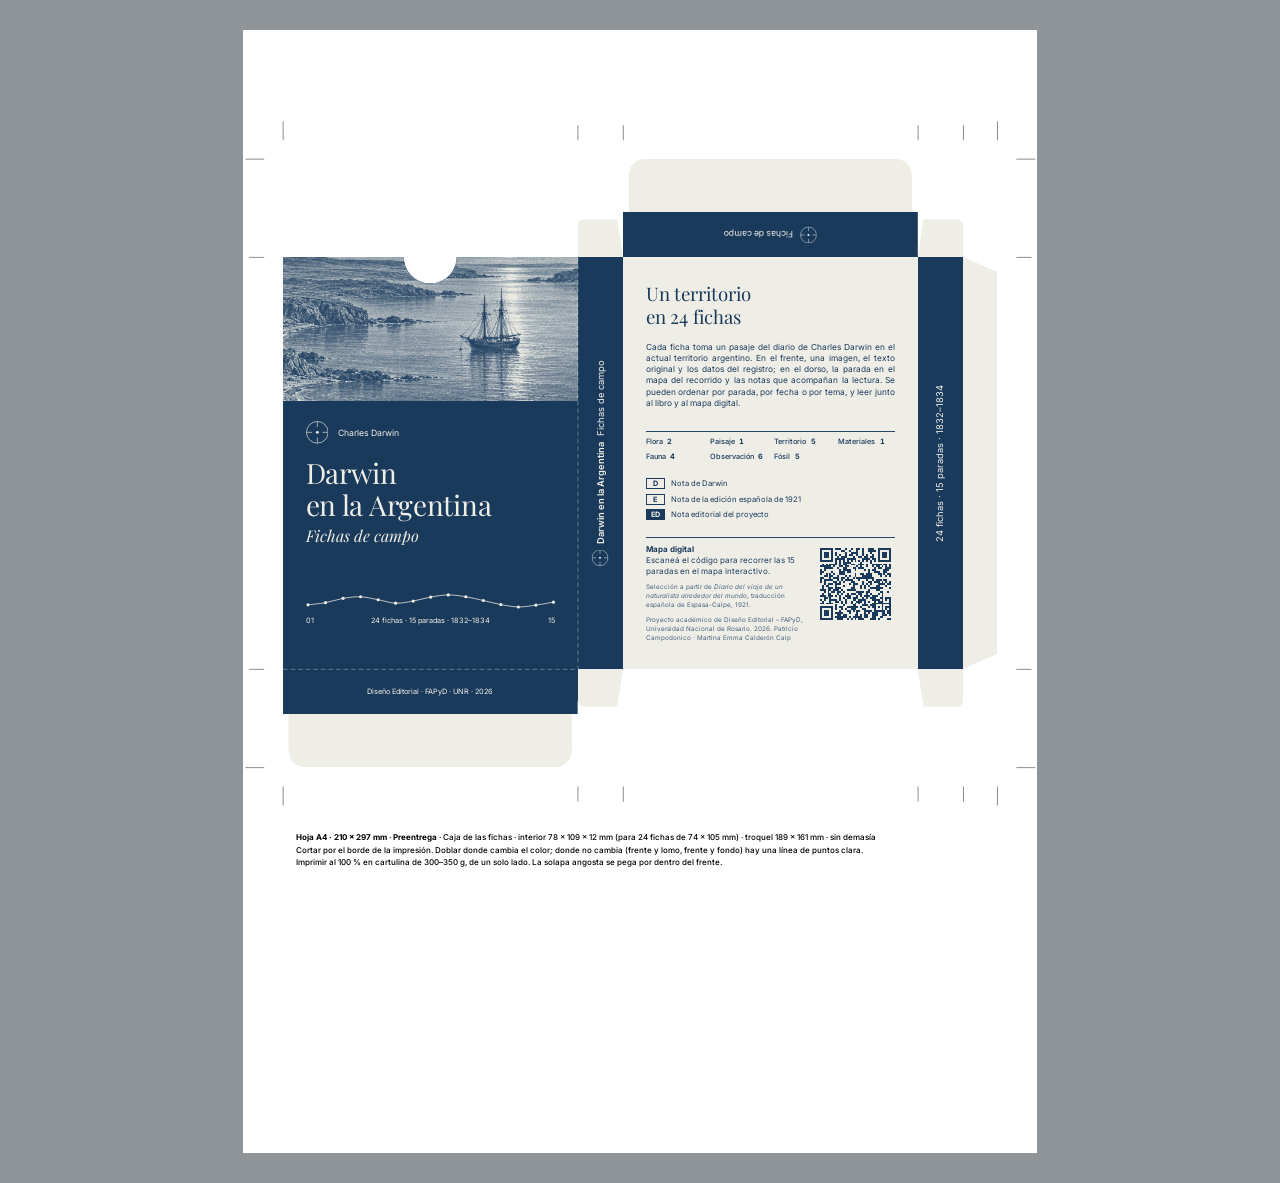
==== commit 4b79dca5: "caja: el rótulo indica la hoja A4 (210 × 297 mm) Co-Authored-By: Claude Opus 5.5 <noreply@anthropic." ====
--- a/caja-preentrega.html
+++ b/caja-preentrega.html
@@ -106,6 +106,6 @@
 
 <g class="t-marcas"><path fill="none" stroke="#000" stroke-width="0.12" d="M0 -5V-10M-5 0H-10M0 166V171M-5 161H-10M189 -5V-10M194 0H199M189 166V171M194 161H199M78 -5V-9M78 166V170M90 -5V-9M90 166V170M168 -5V-9M168 166V170M180 -5V-9M180 166V170M-5 26H-9M194 26H198M-5 135H-9M194 135H198"/></g>
 </svg>
-</div><p class="hoja__rotulo" style="top:212mm"><b>Preentrega</b> · Caja de las fichas · interior 78 × 109 × 12 mm (para 24 fichas de 74 × 105 mm) · troquel 189 × 161 mm · sin demasía<br>Cortar por el borde de la impresión. Doblar donde cambia el color; donde no cambia (frente y lomo, frente y fondo) hay una línea de puntos clara.<br>Imprimir al 100 % en cartulina de 300–350 g, de un solo lado. La solapa angosta se pega por dentro del frente.</p></div>
+</div><p class="hoja__rotulo" style="top:212mm"><b>Hoja A4 · 210 × 297 mm</b> · <b>Preentrega</b> · Caja de las fichas · interior 78 × 109 × 12 mm (para 24 fichas de 74 × 105 mm) · troquel 189 × 161 mm · sin demasía<br>Cortar por el borde de la impresión. Doblar donde cambia el color; donde no cambia (frente y lomo, frente y fondo) hay una línea de puntos clara.<br>Imprimir al 100 % en cartulina de 300–350 g, de un solo lado. La solapa angosta se pega por dentro del frente.</p></div>
 </body>
 </html>
--- a/styles/fichas.css
+++ b/styles/fichas.css
@@ -86,7 +86,7 @@
 /* ══ REVERSO ══ azul pleno: encabezado · mapa y parada · nota editorial · puente con el libro y la web */
 .r-cabeza { grid-row: 2 / 4; display: flex; align-items: center; gap: 2mm; }
 .r-cabeza .marca { width: 6mm; height: 6mm; }
-.r-cabeza h2 { font-family: var(--font-display); font-size: 9.5pt; line-height: var(--baseline); }
+.r-cabeza h2 { font-family: var(--font-ui); font-size: 9pt; font-weight: 600; letter-spacing: -0.01em; line-height: var(--baseline); }  /* Inter: la Playfair chica pierde los trazos finos al imprimir */
 .r-cabeza p { font-size: 6pt; font-weight: 500; line-height: var(--baseline); }
 .r-cabeza .r-num { margin-left: auto; align-self: flex-start; font-size: 6pt; font-weight: 500; line-height: var(--baseline); font-variant-numeric: tabular-nums; }
 .r-cabeza .r-num b { font-weight: 700; }
